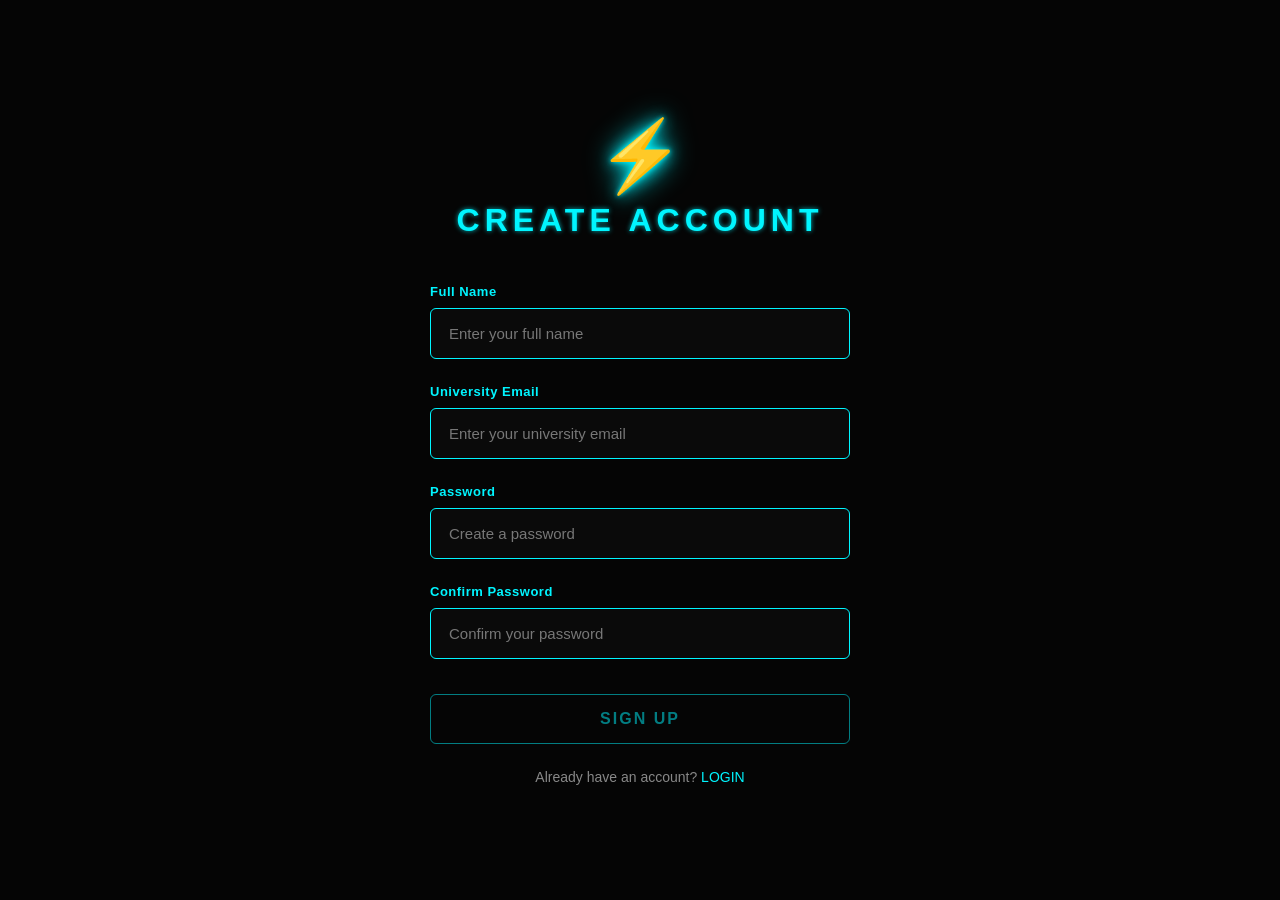
==== signup.html @ 403299b2 "Build CampusVibe login and signup pages" ====
<!DOCTYPE html>
<html lang="en">
<head>
    <meta charset="UTF-8">
    <meta name="viewport" content="width=device-width, initial-scale=1.0">

    <title>CampusVibe - Sign Up</title>

    <link rel="stylesheet" href="style.css">
</head>

<body>

    <main class="login-container">

        <div class="logo">
            ⚡
        </div>

        <h1>CREATE ACCOUNT</h1>

        <form id="signupForm">

            <div class="input-group">
                <label for="name">Full Name</label>
                <input 
                    type="text" 
                    id="name"
                    placeholder="Enter your full name"
                >
            </div>

            <div class="input-group">
                <label for="email">University Email</label>
                <input 
                    type="email" 
                    id="email"
                    placeholder="Enter your university email"
                >
            </div>

            <div class="input-group">
                <label for="password">Password</label>
                <input 
                    type="password" 
                    id="password"
                    placeholder="Create a password"
                >
            </div>

            <div class="input-group">
                <label for="confirm-password">Confirm Password</label>
                <input 
                    type="password" 
                    id="confirm-password"
                    placeholder="Confirm your password"
                >
            </div>

            <button type="submit" id="signupButton" disabled>SIGN UP</button>

        </form>

        <p class="signup-text">
            Already have an account?
            <a href="index.html">LOGIN</a>
        </p>

    </main>
<script>
    const name = document.getElementById("name");
    const email = document.getElementById("email");
    const password = document.getElementById("password");
    const confirmPassword = document.getElementById("confirm-password");
    const signupButton = document.getElementById("signupButton");

    function checkSignupFields() {
        if (
            name.value.trim() !== "" &&
            email.value.trim() !== "" &&
            password.value.trim() !== "" &&
            confirmPassword.value.trim() !== ""
        ) {
            signupButton.disabled = false;
            signupButton.classList.add("active");
        } else {
            signupButton.disabled = true;
            signupButton.classList.remove("active");
        }
    }

    name.addEventListener("input", checkSignupFields);
    email.addEventListener("input", checkSignupFields);
    password.addEventListener("input", checkSignupFields);
    confirmPassword.addEventListener("input", checkSignupFields);
</script>

</body>
</html>
---- style.css ----
* {
    margin: 0;
    padding: 0;
    box-sizing: border-box;
}

body {
    min-height: 100vh;
    background: #050505;
    color: white;
    font-family: Arial, sans-serif;

    display: flex;
    justify-content: center;
    align-items: center;
}

.login-container {
    width: 90%;
    max-width: 420px;
    text-align: center;
}

.logo {
    font-size: 70px;
    color: #00f5ff;
    margin-bottom: 5px;

    text-shadow:
        0 0 5px #00f5ff,
        0 0 15px #00f5ff,
        0 0 30px #00f5ff;
}

.logo span {
    display: inline-block;
    transform: skew(-10deg);
}

h1 {
    color: #00f5ff;
    font-size: 32px;
    font-weight: 700;
    letter-spacing: 5px;
    margin-bottom: 45px;

    text-shadow:
        0 0 5px rgba(0, 245, 255, 0.7);
}

form {
    width: 100%;
}

.input-group {
    text-align: left;
    margin-bottom: 25px;
}

.input-group label {
    display: block;
    margin-bottom: 9px;

    color: #00f5ff;
    font-size: 13px;
    font-weight: 600;
    letter-spacing: 0.5px;
}

.input-group input {
    width: 100%;
    padding: 16px 18px;

    background: #0a0a0a;
    border: 1px solid #00f5ff;
    border-radius: 6px;

    color: white;
    font-size: 15px;
    outline: none;

    transition: 0.3s ease;
}

.input-group input:focus {
    border-color: #00f5ff;
    box-shadow: 0 0 12px rgba(0, 245, 255, 0.35);
}

.input-group input::placeholder {
    color: #777;
}

button {
    width: 100%;
    padding: 15px;

    margin-top: 10px;

    background: transparent;
    border: 1px solid #00f5ff;
    border-radius: 6px;

    color: #00f5ff;
    font-size: 16px;
    font-weight: bold;
    letter-spacing: 2px;

    cursor: pointer;

    transition: 0.3s ease;
}

button:disabled {
    opacity: 0.5;
    cursor: not-allowed;
}

button.active:hover {
    background: #00f5ff;
    color: #050505;
    box-shadow: 0 0 18px rgba(0, 245, 255, 0.45);
}

.signup-text {
    margin-top: 25px;
    color: #888;
    font-size: 14px;
}

.signup-text a {
    color: #00f5ff;
    text-decoration: none;
}

.signup-text a:hover {
    text-decoration: underline;
}
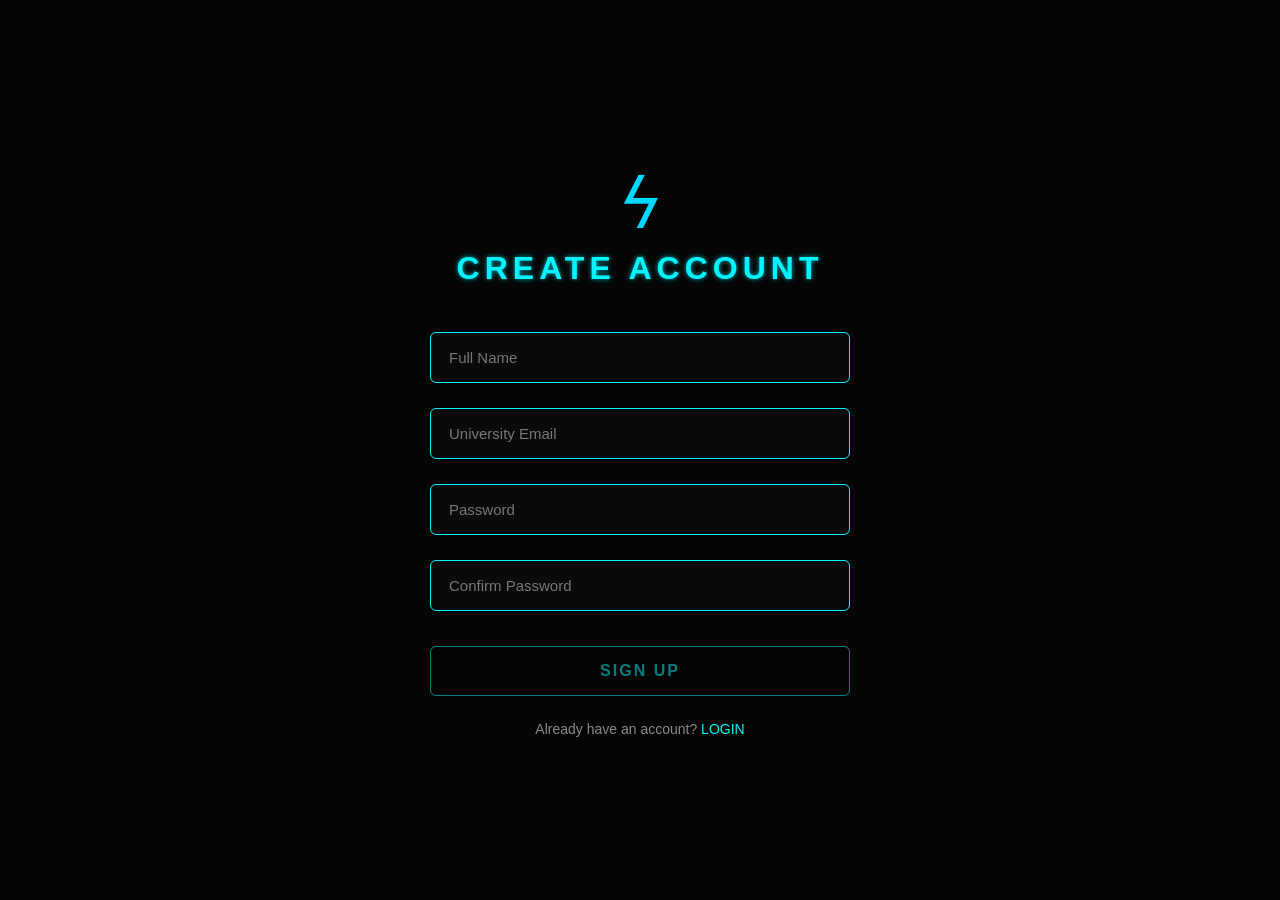
==== commit b386c02b: "Updated login page styling" ====
--- a/signup.html
+++ b/signup.html
@@ -14,52 +14,48 @@
     <main class="login-container">
 
         <div class="logo">
-            ⚡
-        </div>
+    <span>ϟ</span>
+</div>
 
         <h1>CREATE ACCOUNT</h1>
 
         <form id="signupForm">
 
-            <div class="input-group">
-                <label for="name">Full Name</label>
-                <input 
-                    type="text" 
-                    id="name"
-                    placeholder="Enter your full name"
-                >
-            </div>
+    <div class="input-group">
+        <input 
+            type="text" 
+            id="name"
+            placeholder="Full Name"
+        >
+    </div>
 
-            <div class="input-group">
-                <label for="email">University Email</label>
-                <input 
-                    type="email" 
-                    id="email"
-                    placeholder="Enter your university email"
-                >
-            </div>
+    <div class="input-group">
+        <input 
+            type="email" 
+            id="email"
+            placeholder="University Email"
+        >
+    </div>
 
-            <div class="input-group">
-                <label for="password">Password</label>
-                <input 
-                    type="password" 
-                    id="password"
-                    placeholder="Create a password"
-                >
-            </div>
+    <div class="input-group">
+        <input 
+            type="password" 
+            id="password"
+            placeholder="Password"
+        >
+    </div>
 
-            <div class="input-group">
-                <label for="confirm-password">Confirm Password</label>
-                <input 
-                    type="password" 
-                    id="confirm-password"
-                    placeholder="Confirm your password"
-                >
-            </div>
+    <div class="input-group">
+        <input 
+            type="password" 
+            id="confirm-password"
+            placeholder="Confirm Password"
+        >
+    </div>
 
-            <button type="submit" id="signupButton" disabled>SIGN UP</button>
+    <button type="submit" id="signupButton" disabled>SIGN UP</button>
 
-        </form>
+</form>
 
         <p class="signup-text">
             Already have an account?
--- a/style.css
+++ b/style.css
@@ -23,13 +23,8 @@
 
 .logo {
     font-size: 70px;
-    color: #00f5ff;
+    color: #00D9FF;
     margin-bottom: 5px;
-
-    text-shadow:
-        0 0 5px #00f5ff,
-        0 0 15px #00f5ff,
-        0 0 30px #00f5ff;
 }
 
 .logo span {
@@ -55,16 +50,6 @@
 .input-group {
     text-align: left;
     margin-bottom: 25px;
-}
-
-.input-group label {
-    display: block;
-    margin-bottom: 9px;
-
-    color: #00f5ff;
-    font-size: 13px;
-    font-weight: 600;
-    letter-spacing: 0.5px;
 }
 
 .input-group input {
